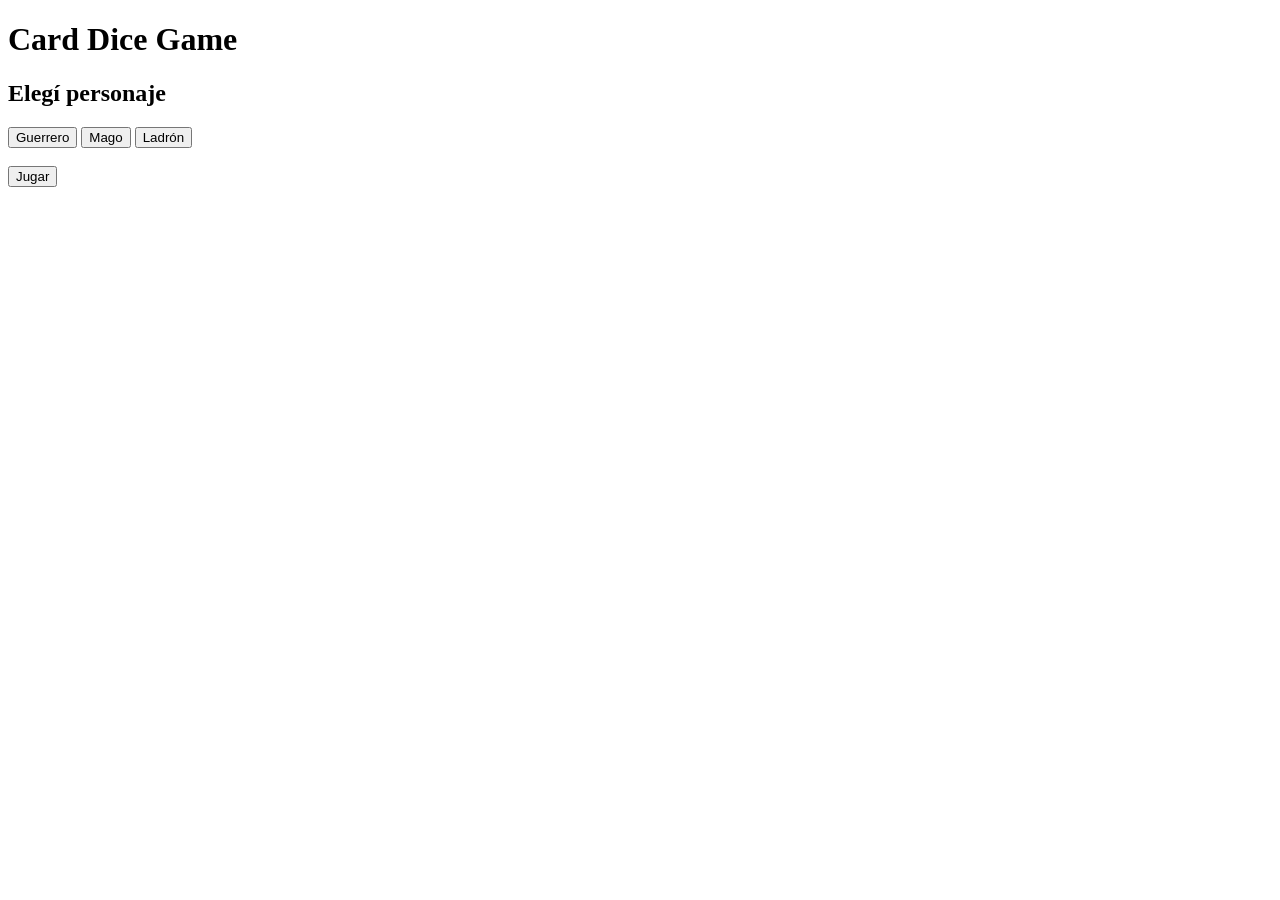
==== index.html @ 80b7fc41 "Index" ====
<!DOCTYPE html>
<html lang="es">
<head>
  <meta charset="UTF-8">
  <title>Menu</title>
  <link rel="stylesheet" href="style.css">
</head>
<body>

<h1>Card Dice Game</h1>

<h2>Elegí personaje</h2>

<button onclick="selectCharacter('guerrero')">Guerrero</button>
<button onclick="selectCharacter('mago')">Mago</button>
<button onclick="selectCharacter('ladron')">Ladrón</button>

<br><br>

<button onclick="startGame()">Jugar</button>

<script src="menu.js"></script>
</body>
</html>
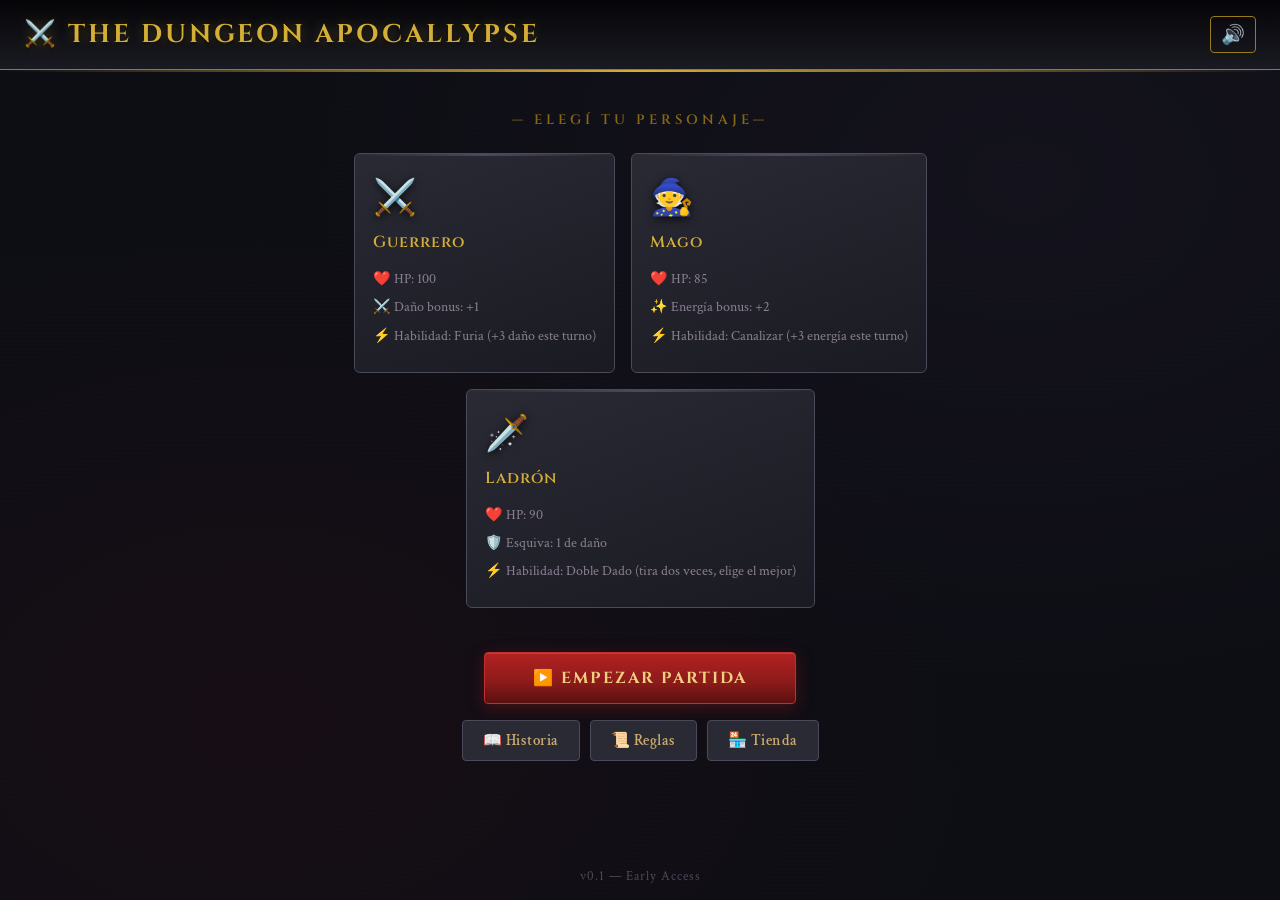
==== commit 9581ec01: "Add files via upload" ====
--- a/index.html
+++ b/index.html
@@ -2,23 +2,117 @@
 <html lang="es">
 <head>
   <meta charset="UTF-8">
-  <title>Menu</title>
-  <link rel="stylesheet" href="style.css">
+  <title>The Dungeon Apocallypse</title>
+  <link rel="stylesheet" href="css/style.css">
 </head>
 <body>
 
-<h1>Card Dice Game</h1>
+  <!-- HEADER -->
+  <div class="menu-header">
+    <h1 class="game-title">⚔️ The Dungeon Apocallypse</h1>
+    <button class="icon-btn" onclick="toggleMute()" id="mute-btn">🔊</button>
+  </div>
 
-<h2>Elegí personaje</h2>
+  <!-- SELECCIÓN DE PERSONAJE -->
+  <section class="hero-section">
+    <h2>Elegí tu personaje</h2>
+    <div class="hero-cards">
 
-<button onclick="selectCharacter('guerrero')">Guerrero</button>
-<button onclick="selectCharacter('mago')">Mago</button>
-<button onclick="selectCharacter('ladron')">Ladrón</button>
+      <div class="hero-card" id="hero-guerrero" onclick="selectCharacter('guerrero')">
+        <div class="hero-icon">⚔️</div>
+        <h3>Guerrero</h3>
+        <ul>
+          <li>❤️ HP: 100</li>
+          <li>⚔️ Daño bonus: +1</li>
+          <li>⚡ Habilidad: Furia (+3 daño este turno)</li>
+        </ul>
+      </div>
 
-<br><br>
+      <div class="hero-card" id="hero-mago" onclick="selectCharacter('mago')">
+        <div class="hero-icon">🧙</div>
+        <h3>Mago</h3>
+        <ul>
+          <li>❤️ HP: 85</li>
+          <li>✨ Energía bonus: +2</li>
+          <li>⚡ Habilidad: Canalizar (+3 energía este turno)</li>
+        </ul>
+      </div>
 
-<button onclick="startGame()">Jugar</button>
+      <div class="hero-card" id="hero-ladron" onclick="selectCharacter('ladron')">
+        <div class="hero-icon">🗡️</div>
+        <h3>Ladrón</h3>
+        <ul>
+          <li>❤️ HP: 90</li>
+          <li>🛡️ Esquiva: 1 de daño</li>
+          <li>⚡ Habilidad: Doble Dado (tira dos veces, elige el mejor)</li>
+        </ul>
+      </div>
 
-<script src="menu.js"></script>
+    </div>
+  </section>
+
+  <!-- BOTONES PRINCIPALES -->
+  <section class="menu-buttons">
+    <button class="start-btn" onclick="startGame()">▶️ Empezar Partida</button>
+    <div class="secondary-buttons">
+      <button class="menu-btn" onclick="openModal('modal-lore')">📖 Historia</button>
+      <button class="menu-btn" onclick="openModal('modal-rules')">📜 Reglas</button>
+      <button class="menu-btn" onclick="openModal('modal-shop')">🏪 Tienda</button>
+    </div>
+  </section>
+
+  <!-- VERSION -->
+  <footer class="menu-footer">v0.1 — Early Access</footer>
+
+  <!-- MODAL: HISTORIA -->
+  <div class="modal hidden" id="modal-lore">
+    <div class="modal-box">
+      <button class="modal-close" onclick="closeModal('modal-lore')">✕</button>
+      <h2>📖 Historia</h2>
+      <p>En un mundo donde los dioses juegan con dados y las cartas dictan el destino, un héroe solitario desafía las sombras que consumen las tierras del norte.</p>
+      <p>Cada batalla es un lanzamiento. Cada carta, una decisión. El camino hacia la redención está pavimentado con huesos de enemigos caídos.</p>
+      <p><em>¿Tenés el valor de enfrentarte al caos?</em></p>
+    </div>
+  </div>
+
+  <!-- MODAL: REGLAS -->
+  <div class="modal hidden" id="modal-rules">
+    <div class="modal-box">
+      <button class="modal-close" onclick="closeModal('modal-rules')">✕</button>
+      <h2>📜 Reglas</h2>
+      <ul>
+        <li>🎲 Tirá los dados al inicio de tu turno para ganar energía.</li>
+        <li>⚡ Usá tu habilidad especial una vez por turno.</li>
+        <li>🃏 Jugá cartas gastando energía para atacar o curarte.</li>
+        <li>🔚 Terminá el turno para que el enemigo ataque.</li>
+        <li>💀 Si tu HP llega a 0, perdés. Si el enemigo llega a 0, ganás.</li>
+      </ul>
+    </div>
+  </div>
+
+  <!-- MODAL: TIENDA -->
+  <div class="modal hidden" id="modal-shop">
+    <div class="modal-box">
+      <button class="modal-close" onclick="closeModal('modal-shop')">✕</button>
+      <h2>🏪 Tienda</h2>
+      <p class="shop-soon">La tienda está en construcción. Próximamente podrás comprar cartas, mejoras y cosméticos.</p>
+      <div class="shop-items">
+        <div class="shop-item locked">
+          <span>🗡️ Espada del Caos</span>
+          <span class="lock">🔒 Próximamente</span>
+        </div>
+        <div class="shop-item locked">
+          <span>🛡️ Escudo de Hierro</span>
+          <span class="lock">🔒 Próximamente</span>
+        </div>
+        <div class="shop-item locked">
+          <span>🧪 Poción Mayor</span>
+          <span class="lock">🔒 Próximamente</span>
+        </div>
+      </div>
+    </div>
+  </div>
+
+  <script src="js/menu.js"></script>
 </body>
-</html>+</html>
--- a/css/style.css
+++ b/css/style.css
@@ -0,0 +1,402 @@
+@import url('https://fonts.googleapis.com/css2?family=MedievalSharp&family=Cinzel:wght@400;600;700&family=Crimson+Text:ital,wght@0,400;0,600;1,400&display=swap');
+
+/* --------- VARIABLES --------- */
+:root {
+  --parchment: #c9a96e;
+  --parchment-dark: #8b6914;
+  --blood: #8b1a1a;
+  --blood-bright: #b22222;
+  --iron: #2a2a35;
+  --iron-light: #3a3a4a;
+  --iron-mid: #4a4a5a;
+  --gold: #d4af37;
+  --gold-dim: #9a7a1a;
+  --ember: #c0441a;
+  --smoke: #1a1a22;
+  --stone: #0d0d14;
+  --rune: #7a6ba0;
+  --rune-bright: #a090cc;
+
+  --border-ornate: 1px solid var(--gold-dim);
+  --shadow-deep: 0 4px 20px rgba(0,0,0,0.7), inset 0 1px 0 rgba(212,175,55,0.1);
+  --text-glow: 0 0 12px rgba(212,175,55,0.3);
+}
+
+/* --------- BASE --------- */
+* { box-sizing: border-box; }
+
+body {
+  margin: 0;
+  font-family: 'Crimson Text', Georgia, serif;
+  background-color: var(--stone);
+  background-image:
+    radial-gradient(ellipse at 20% 80%, rgba(139,26,26,0.08) 0%, transparent 50%),
+    radial-gradient(ellipse at 80% 20%, rgba(122,107,160,0.06) 0%, transparent 50%),
+    repeating-linear-gradient(
+      0deg,
+      transparent,
+      transparent 2px,
+      rgba(255,255,255,0.005) 2px,
+      rgba(255,255,255,0.005) 4px
+    );
+  color: var(--parchment);
+  min-height: 100vh;
+  display: flex;
+  flex-direction: column;
+  align-items: center;
+}
+
+/* --------- HEADER --------- */
+.menu-header {
+  width: 100%;
+  display: flex;
+  justify-content: space-between;
+  align-items: center;
+  padding: 16px 24px;
+  background: linear-gradient(180deg, #050508 0%, var(--smoke) 100%);
+  border-bottom: 1px solid var(--gold-dim);
+  position: relative;
+}
+
+.menu-header::after {
+  content: '';
+  position: absolute;
+  bottom: -3px;
+  left: 0;
+  right: 0;
+  height: 2px;
+  background: linear-gradient(90deg, transparent, var(--gold), transparent);
+}
+
+.game-title {
+  margin: 0;
+  font-family: 'Cinzel', serif;
+  font-size: 1.6rem;
+  font-weight: 700;
+  letter-spacing: 3px;
+  color: var(--gold);
+  text-shadow: var(--text-glow), 0 2px 4px rgba(0,0,0,0.8);
+  text-transform: uppercase;
+}
+
+.icon-btn {
+  background: none;
+  border: 1px solid var(--gold-dim);
+  border-radius: 4px;
+  font-size: 1.2rem;
+  cursor: pointer;
+  padding: 6px 10px;
+  color: var(--parchment);
+  transition: all 0.2s;
+}
+
+.icon-btn:hover {
+  background: rgba(212,175,55,0.1);
+  border-color: var(--gold);
+}
+
+/* --------- HEROES --------- */
+.hero-section {
+  text-align: center;
+  padding: 30px 20px 20px;
+  width: 100%;
+  max-width: 860px;
+}
+
+.hero-section h2 {
+  margin-bottom: 24px;
+  font-family: 'Cinzel', serif;
+  font-size: 0.85rem;
+  font-weight: 600;
+  color: var(--parchment-dark);
+  text-transform: uppercase;
+  letter-spacing: 4px;
+  position: relative;
+  display: inline-block;
+}
+
+.hero-section h2::before,
+.hero-section h2::after {
+  content: '— ';
+  color: var(--gold-dim);
+}
+
+.hero-cards {
+  display: flex;
+  gap: 16px;
+  justify-content: center;
+  flex-wrap: wrap;
+}
+
+.hero-card {
+  background: linear-gradient(160deg, var(--iron) 0%, var(--smoke) 100%);
+  border: 1px solid var(--iron-mid);
+  border-radius: 6px;
+  padding: 22px 18px;
+  min-width: 210px;
+  cursor: pointer;
+  transition: all 0.25s ease;
+  text-align: left;
+  position: relative;
+  overflow: hidden;
+}
+
+.hero-card::before {
+  content: '';
+  position: absolute;
+  top: 0; left: 0; right: 0;
+  height: 2px;
+  background: linear-gradient(90deg, transparent, var(--iron-mid), transparent);
+  transition: background 0.25s;
+}
+
+.hero-card:hover {
+  border-color: var(--gold-dim);
+  transform: translateY(-4px);
+  box-shadow: 0 8px 24px rgba(0,0,0,0.6), 0 0 20px rgba(139,26,26,0.15);
+}
+
+.hero-card:hover::before {
+  background: linear-gradient(90deg, transparent, var(--gold-dim), transparent);
+}
+
+.hero-card.selected {
+  border-color: var(--gold);
+  background: linear-gradient(160deg, #2a200a 0%, #180f00 100%);
+  box-shadow: 0 0 25px rgba(212,175,55,0.2), var(--shadow-deep);
+}
+
+.hero-card.selected::before {
+  background: linear-gradient(90deg, transparent, var(--gold), transparent);
+}
+
+.hero-icon {
+  font-size: 2.2rem;
+  margin-bottom: 10px;
+  filter: drop-shadow(0 2px 4px rgba(0,0,0,0.8));
+}
+
+.hero-card h3 {
+  margin: 0 0 12px 0;
+  font-family: 'Cinzel', serif;
+  font-size: 1rem;
+  font-weight: 600;
+  color: var(--gold);
+  letter-spacing: 1px;
+}
+
+.hero-card ul {
+  list-style: none;
+  padding: 0;
+  margin: 0;
+  font-size: 0.88rem;
+  color: #8a8090;
+  line-height: 2;
+}
+
+.hero-card.selected ul {
+  color: var(--parchment);
+}
+
+/* --------- BOTONES PRINCIPALES --------- */
+.menu-buttons {
+  display: flex;
+  flex-direction: column;
+  align-items: center;
+  gap: 16px;
+  padding: 24px 20px;
+}
+
+.start-btn {
+  background: linear-gradient(180deg, var(--blood-bright) 0%, var(--blood) 60%, #5a0f0f 100%);
+  color: #f0d080;
+  border: 1px solid #c03030;
+  border-radius: 4px;
+  padding: 14px 48px;
+  font-family: 'Cinzel', serif;
+  font-size: 1rem;
+  font-weight: 700;
+  letter-spacing: 2px;
+  cursor: pointer;
+  transition: all 0.2s;
+  text-transform: uppercase;
+  box-shadow: 0 4px 16px rgba(139,26,26,0.4), inset 0 1px 0 rgba(255,200,100,0.2);
+  position: relative;
+}
+
+.start-btn:hover {
+  background: linear-gradient(180deg, #c83030 0%, #9a1a1a 60%, #6a0f0f 100%);
+  box-shadow: 0 6px 24px rgba(180,30,30,0.5), inset 0 1px 0 rgba(255,200,100,0.3);
+  transform: translateY(-1px);
+}
+
+.start-btn:active {
+  transform: translateY(1px);
+  box-shadow: 0 2px 8px rgba(139,26,26,0.4);
+}
+
+.secondary-buttons {
+  display: flex;
+  gap: 10px;
+  flex-wrap: wrap;
+  justify-content: center;
+}
+
+.menu-btn {
+  background: var(--iron);
+  color: var(--parchment);
+  border: 1px solid var(--iron-mid);
+  border-radius: 4px;
+  padding: 10px 20px;
+  font-family: 'Crimson Text', serif;
+  font-size: 0.95rem;
+  font-weight: 600;
+  cursor: pointer;
+  transition: all 0.2s;
+  letter-spacing: 0.5px;
+}
+
+.menu-btn:hover {
+  background: var(--iron-light);
+  border-color: var(--gold-dim);
+  color: var(--gold);
+}
+
+/* --------- FOOTER --------- */
+.menu-footer {
+  margin-top: auto;
+  padding: 16px;
+  font-family: 'Crimson Text', serif;
+  font-size: 0.8rem;
+  color: var(--iron-mid);
+  letter-spacing: 1px;
+}
+
+/* --------- MODALES --------- */
+.modal {
+  position: fixed;
+  top: 0; left: 0;
+  width: 100%; height: 100%;
+  background: rgba(0,0,0,0.88);
+  display: flex;
+  justify-content: center;
+  align-items: center;
+  z-index: 100;
+  backdrop-filter: blur(2px);
+}
+
+.modal.hidden { display: none; }
+
+.modal-box {
+  background: linear-gradient(160deg, var(--iron) 0%, var(--smoke) 100%);
+  border: 1px solid var(--gold-dim);
+  border-radius: 6px;
+  padding: 32px;
+  max-width: 500px;
+  width: 90%;
+  position: relative;
+  line-height: 1.8;
+  box-shadow: 0 20px 60px rgba(0,0,0,0.8), 0 0 40px rgba(212,175,55,0.08);
+}
+
+.modal-box::before,
+.modal-box::after {
+  content: '';
+  position: absolute;
+  left: 0; right: 0;
+  height: 1px;
+}
+
+.modal-box::before {
+  top: 6px;
+  background: linear-gradient(90deg, transparent, rgba(212,175,55,0.2), transparent);
+}
+
+.modal-box::after {
+  bottom: 6px;
+  background: linear-gradient(90deg, transparent, rgba(212,175,55,0.2), transparent);
+}
+
+.modal-box h2 {
+  margin-top: 0;
+  font-family: 'Cinzel', serif;
+  font-size: 1.2rem;
+  font-weight: 600;
+  color: var(--gold);
+  letter-spacing: 2px;
+  text-transform: uppercase;
+  border-bottom: 1px solid var(--iron-mid);
+  padding-bottom: 12px;
+  margin-bottom: 20px;
+}
+
+.modal-box p {
+  color: #a09080;
+  font-size: 1rem;
+}
+
+.modal-box ul {
+  padding-left: 0;
+  list-style: none;
+}
+
+.modal-box ul li {
+  margin-bottom: 10px;
+  color: #b0a090;
+  padding-left: 8px;
+  border-left: 2px solid var(--gold-dim);
+}
+
+.modal-close {
+  position: absolute;
+  top: 14px; right: 14px;
+  background: var(--iron-light);
+  color: var(--parchment);
+  border: 1px solid var(--iron-mid);
+  border-radius: 4px;
+  padding: 4px 10px;
+  cursor: pointer;
+  font-size: 0.85rem;
+  transition: all 0.2s;
+}
+
+.modal-close:hover {
+  background: var(--blood);
+  border-color: var(--blood-bright);
+  color: #f0d080;
+}
+
+/* --------- TIENDA --------- */
+.shop-soon {
+  color: #7a6a60;
+  font-size: 0.95rem;
+  margin-bottom: 20px;
+  font-style: italic;
+}
+
+.shop-items {
+  display: flex;
+  flex-direction: column;
+  gap: 8px;
+}
+
+.shop-item {
+  display: flex;
+  justify-content: space-between;
+  align-items: center;
+  background: var(--stone);
+  border: 1px solid var(--iron-light);
+  padding: 12px 16px;
+  border-radius: 4px;
+  font-family: 'Crimson Text', serif;
+  font-size: 0.95rem;
+}
+
+.shop-item.locked {
+  opacity: 0.5;
+}
+
+.lock {
+  font-size: 0.8rem;
+  color: #5a4a40;
+}
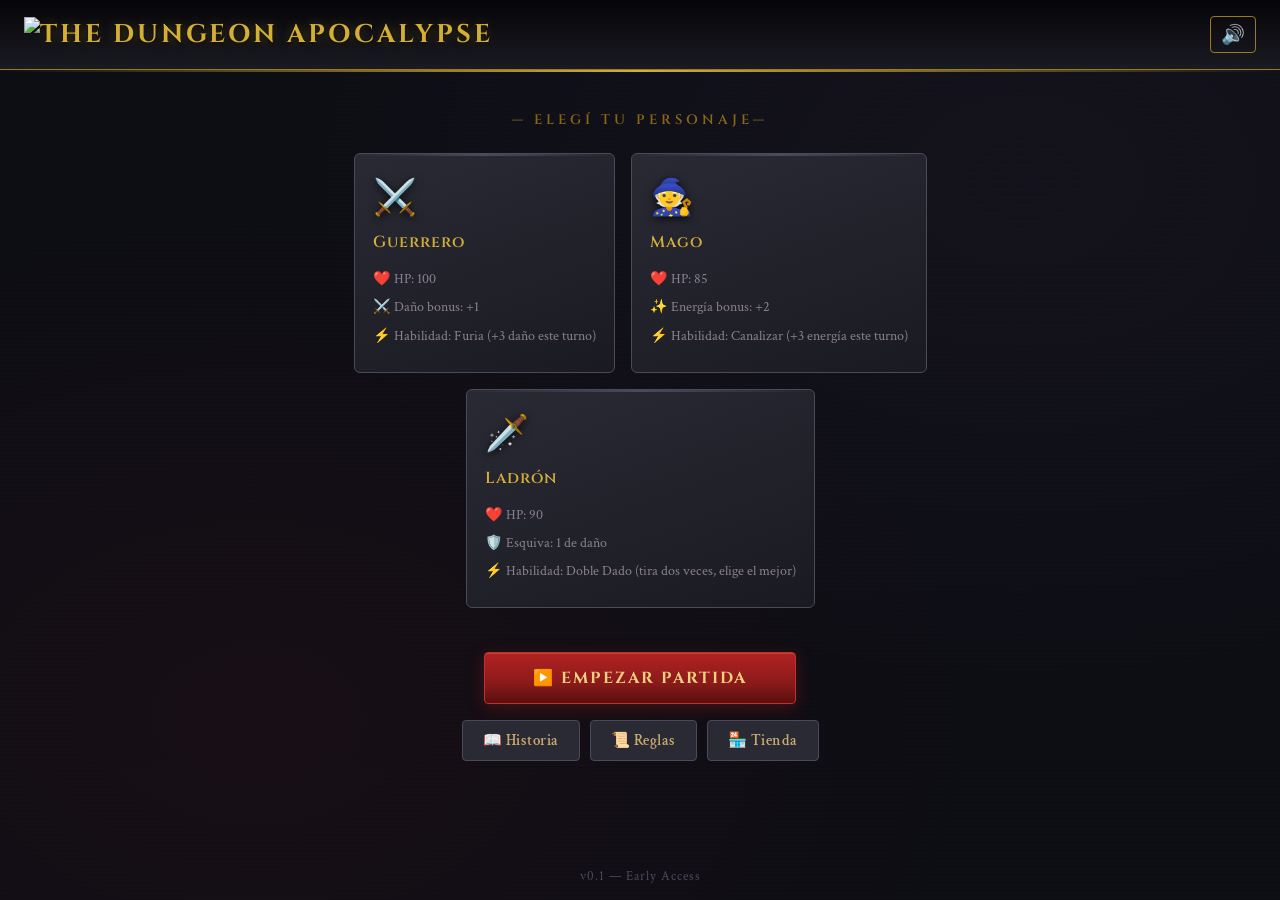
==== commit 5bd9816c: "Update index.html" ====
--- a/index.html
+++ b/index.html
@@ -9,7 +9,9 @@
 
   <!-- HEADER -->
   <div class="menu-header">
-    <h1 class="game-title">⚔️ The Dungeon Apocallypse</h1>
+     <h1 class="game-title">
+  <img src="logo.png" alt="The Dungeon Apocalypse">
+    </h1>
     <button class="icon-btn" onclick="toggleMute()" id="mute-btn">🔊</button>
   </div>
 
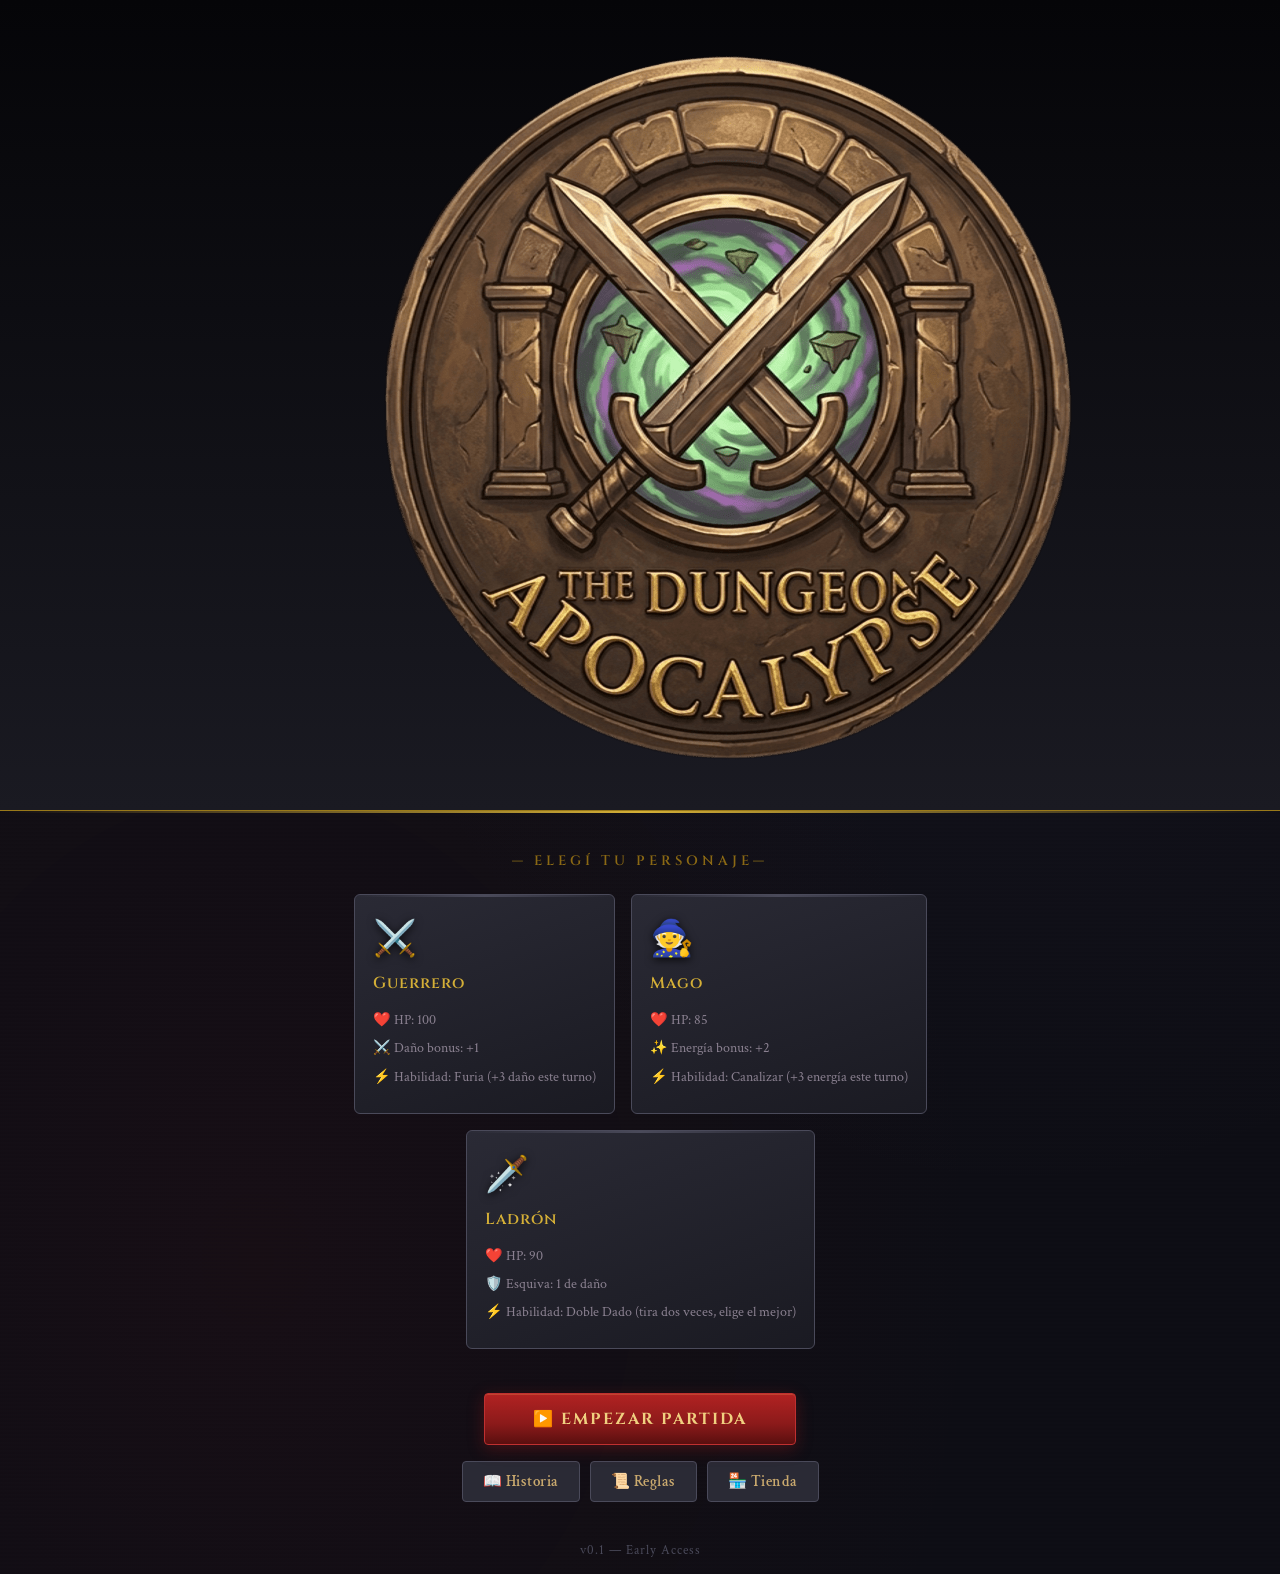
==== commit 7eef3d0a: "Update index.html" ====
--- a/index.html
+++ b/index.html
@@ -10,7 +10,7 @@
   <!-- HEADER -->
   <div class="menu-header">
      <h1 class="game-title">
-  <img src="logo.png" alt="The Dungeon Apocalypse">
+  <img src="Logo.png" alt="The Dungeon Apocalypse">
     </h1>
     <button class="icon-btn" onclick="toggleMute()" id="mute-btn">🔊</button>
   </div>
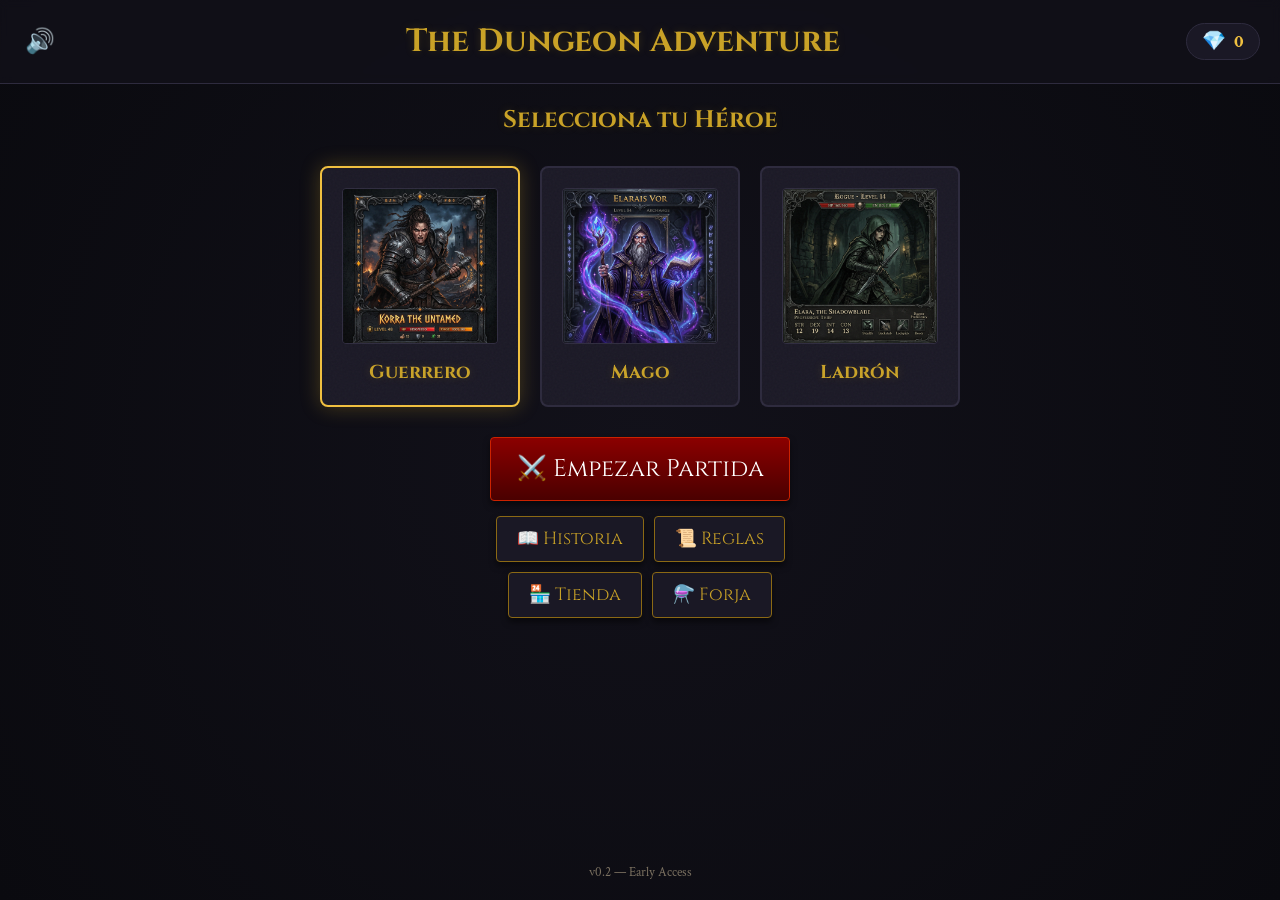
==== commit 2ef86214: "pITO" ====
--- a/index.html
+++ b/index.html
@@ -1,120 +1,142 @@
-<!DOCTYPE html>
-<html lang="es">
-<head>
-  <meta charset="UTF-8">
-  <title>The Dungeon Apocallypse</title>
-  <link rel="stylesheet" href="css/style.css">
-</head>
-<body>
-
-  <!-- HEADER -->
-  <div class="menu-header">
-     <h1 class="game-title">
-  <img src="Logo.png" alt="The Dungeon Apocalypse">
-    </h1>
-    <button class="icon-btn" onclick="toggleMute()" id="mute-btn">🔊</button>
-  </div>
-
-  <!-- SELECCIÓN DE PERSONAJE -->
-  <section class="hero-section">
-    <h2>Elegí tu personaje</h2>
-    <div class="hero-cards">
-
-      <div class="hero-card" id="hero-guerrero" onclick="selectCharacter('guerrero')">
-        <div class="hero-icon">⚔️</div>
-        <h3>Guerrero</h3>
-        <ul>
-          <li>❤️ HP: 100</li>
-          <li>⚔️ Daño bonus: +1</li>
-          <li>⚡ Habilidad: Furia (+3 daño este turno)</li>
-        </ul>
-      </div>
-
-      <div class="hero-card" id="hero-mago" onclick="selectCharacter('mago')">
-        <div class="hero-icon">🧙</div>
-        <h3>Mago</h3>
-        <ul>
-          <li>❤️ HP: 85</li>
-          <li>✨ Energía bonus: +2</li>
-          <li>⚡ Habilidad: Canalizar (+3 energía este turno)</li>
-        </ul>
-      </div>
-
-      <div class="hero-card" id="hero-ladron" onclick="selectCharacter('ladron')">
-        <div class="hero-icon">🗡️</div>
-        <h3>Ladrón</h3>
-        <ul>
-          <li>❤️ HP: 90</li>
-          <li>🛡️ Esquiva: 1 de daño</li>
-          <li>⚡ Habilidad: Doble Dado (tira dos veces, elige el mejor)</li>
-        </ul>
-      </div>
-
-    </div>
-  </section>
-
-  <!-- BOTONES PRINCIPALES -->
-  <section class="menu-buttons">
-    <button class="start-btn" onclick="startGame()">▶️ Empezar Partida</button>
-    <div class="secondary-buttons">
-      <button class="menu-btn" onclick="openModal('modal-lore')">📖 Historia</button>
-      <button class="menu-btn" onclick="openModal('modal-rules')">📜 Reglas</button>
-      <button class="menu-btn" onclick="openModal('modal-shop')">🏪 Tienda</button>
-    </div>
-  </section>
-
-  <!-- VERSION -->
-  <footer class="menu-footer">v0.1 — Early Access</footer>
-
-  <!-- MODAL: HISTORIA -->
-  <div class="modal hidden" id="modal-lore">
-    <div class="modal-box">
-      <button class="modal-close" onclick="closeModal('modal-lore')">✕</button>
-      <h2>📖 Historia</h2>
-      <p>En un mundo donde los dioses juegan con dados y las cartas dictan el destino, un héroe solitario desafía las sombras que consumen las tierras del norte.</p>
-      <p>Cada batalla es un lanzamiento. Cada carta, una decisión. El camino hacia la redención está pavimentado con huesos de enemigos caídos.</p>
-      <p><em>¿Tenés el valor de enfrentarte al caos?</em></p>
-    </div>
-  </div>
-
-  <!-- MODAL: REGLAS -->
-  <div class="modal hidden" id="modal-rules">
-    <div class="modal-box">
-      <button class="modal-close" onclick="closeModal('modal-rules')">✕</button>
-      <h2>📜 Reglas</h2>
-      <ul>
-        <li>🎲 Tirá los dados al inicio de tu turno para ganar energía.</li>
-        <li>⚡ Usá tu habilidad especial una vez por turno.</li>
-        <li>🃏 Jugá cartas gastando energía para atacar o curarte.</li>
-        <li>🔚 Terminá el turno para que el enemigo ataque.</li>
-        <li>💀 Si tu HP llega a 0, perdés. Si el enemigo llega a 0, ganás.</li>
-      </ul>
-    </div>
-  </div>
-
-  <!-- MODAL: TIENDA -->
-  <div class="modal hidden" id="modal-shop">
-    <div class="modal-box">
-      <button class="modal-close" onclick="closeModal('modal-shop')">✕</button>
-      <h2>🏪 Tienda</h2>
-      <p class="shop-soon">La tienda está en construcción. Próximamente podrás comprar cartas, mejoras y cosméticos.</p>
-      <div class="shop-items">
-        <div class="shop-item locked">
-          <span>🗡️ Espada del Caos</span>
-          <span class="lock">🔒 Próximamente</span>
-        </div>
-        <div class="shop-item locked">
-          <span>🛡️ Escudo de Hierro</span>
-          <span class="lock">🔒 Próximamente</span>
-        </div>
-        <div class="shop-item locked">
-          <span>🧪 Poción Mayor</span>
-          <span class="lock">🔒 Próximamente</span>
-        </div>
-      </div>
-    </div>
-  </div>
-
-  <script src="js/menu.js"></script>
-</body>
-</html>
+<!DOCTYPE html>
+<html lang="es">
+
+<head>
+    <meta charset="UTF-8">
+    <meta name="viewport" content="width=device-width, initial-scale=1.0">
+    <title>The Dungeon Adventure</title>
+    <link rel="manifest" href="manifest.json">
+    <link rel="stylesheet" href="style.css">
+    <meta name="theme-color" content="#0a0a0f">
+</head>
+
+<body>
+    <header>
+        <button id="btn-mute" class="btn-icon">🔊</button>
+        <h1 class="header-title">The Dungeon Adventure</h1>
+        <div class="currency-display">
+            <span>💎</span>
+            <span id="fragmentos-display">0</span>
+        </div>
+    </header>
+
+    <main class="menu-main fade-in">
+        <h2>Selecciona tu Héroe</h2>
+
+        <div class="hero-selection">
+            <div class="hero-card selected" data-hero="guerrero">
+                <img src="assets/warrior.png" alt="Guerrero" class="hero-image">
+                <h3>Guerrero</h3>
+            </div>
+
+            <div class="hero-card" data-hero="mago">
+                <img src="assets/wizard.png" alt="Mago" class="hero-image">
+                <h3>Mago</h3>
+            </div>
+
+            <div class="hero-card" data-hero="ladron">
+                <img src="assets/rogue.png" alt="Ladrón" class="hero-image">
+                <h3>Ladrón</h3>
+            </div>
+        </div>
+
+        <div class="main-actions">
+            <button id="btn-empezar" class="btn-start">⚔️ Empezar Partida</button>
+            <div class="secondary-actions">
+                <button id="btn-historia">📖 Historia</button>
+                <button id="btn-reglas">📜 Reglas</button>
+                <button id="btn-tienda">🏪 Tienda</button>
+                <button id="btn-forja">⚗️ Forja</button>
+            </div>
+        </div>
+    </main>
+
+    <footer>
+        v0.2 — Early Access
+    </footer>
+
+    <!-- Modals -->
+    <div id="modal-hero-info" class="modal-overlay">
+        <div class="modal-content hero-info-content">
+            <button class="close-modal">&times;</button>
+            <h2 id="hero-info-title">Nombre del Héroe</h2>
+            <img id="hero-info-image" src="" alt="Hero Image" class="hero-info-image">
+            <div class="hero-info-details">
+                <p id="hero-info-lore" style="font-style: italic; color: var(--texto-apagado); margin-bottom: 15px; text-align: center;"></p>
+                <div id="hero-info-stats" class="hero-stats-box">
+                    <!-- stats here -->
+                </div>
+            </div>
+            <button class="btn-confirm-hero" id="btn-confirm-hero" style="width: 100%;">Elegir Héroe</button>
+        </div>
+    </div>
+
+    <div id="modal-historia" class="modal-overlay">
+        <div class="modal-content">
+            <button class="close-modal">&times;</button>
+            <h2>La Mazmorra Oscura</h2>
+            <p>Has descendido a las profundidades de la mazmorra donde la luz del sol nunca llega. Monstruos y
+                abominaciones acechan en la oscuridad, resguardando Fragmentos de Alma de aventureros caídos.</p>
+            <p>Usa tus dados para canalizar energía y juega tus cartas sabiamente para sobrevivir. La muerte es solo
+                otro comienzo.</p>
+        </div>
+    </div>
+
+    <div id="modal-reglas" class="modal-overlay">
+        <div class="modal-content">
+            <button class="close-modal">&times;</button>
+            <h2>Reglas de Combate</h2>
+            <ul style="padding-left: 20px; line-height: 1.6;">
+                <li><strong>Turnos:</strong> El combate es por turnos. Tú atacas primero.</li>
+                <li><strong>Energía:</strong> Al inicio de tu turno, tiras un dado para obtener energía (⚡).</li>
+                <li><strong>Cartas:</strong> Usa energía para jugar cartas de tu mano. Cada carta tiene un costo y un
+                    efecto (ataque o curación).</li>
+                <li><strong>Habilidad:</strong> Cada héroe tiene una habilidad única que puede usar una vez por turno
+                    gratis.</li>
+                <li><strong>Enemigo:</strong> En su turno, el enemigo ataca con un daño aleatorio dentro de su rango.
+                </li>
+                <li><strong>Victoria:</strong> Reduce la salud del enemigo a 0 para ganar Fragmentos y Materiales.</li>
+            </ul>
+        </div>
+    </div>
+
+    <div id="modal-tienda" class="modal-overlay">
+        <div class="modal-content">
+            <button class="close-modal">&times;</button>
+            <h2>Tienda del Mercader</h2>
+            <p style="text-align: center; color: var(--texto-apagado);">"Fragmentos por favores, aventurero."</p>
+
+            <h3>Power-ups (Consumibles)</h3>
+            <div id="tienda-powerups"></div>
+
+            <h3 style="margin-top: 15px;">Cosméticos</h3>
+            <div id="tienda-cosmeticos"></div>
+
+            <h3 style="margin-top: 15px;">Tesoros Reales</h3>
+            <div id="tienda-real"></div>
+        </div>
+    </div>
+
+    <div id="modal-forja" class="modal-overlay">
+        <div class="modal-content">
+            <button class="close-modal">&times;</button>
+            <h2>Forja Oscura</h2>
+            <div style="display: flex; justify-content: space-between; font-size: 0.9rem; margin-bottom: 10px; flex-wrap: wrap;"
+                id="inventario-materiales">
+                <!-- Materiales aquí -->
+            </div>
+            <p style="color: var(--texto-apagado); font-size: 0.9rem; text-align: center;">Mejora tus atributos base
+                para futuras expediciones.</p>
+            <div id="lista-mejoras"></div>
+        </div>
+    </div>
+
+    <script type="module" src="menu.js"></script>
+    <script>
+        if ('serviceWorker' in navigator) {
+            navigator.serviceWorker.register('/service-worker.js');
+        }
+    </script>
+</body>
+
+</html>
--- a/style.css
+++ b/style.css
@@ -0,0 +1,388 @@
+@import url('https://fonts.googleapis.com/css2?family=Cinzel:wght@400;700&family=Courier+Prime:wght@400;700&family=Crimson+Text:ital,wght@0,400;0,600;1,400&display=swap');
+
+:root {
+    --fondo-profundo: #0a0a0f;
+    --fondo-piedra: #12111a;
+    --fondo-card: #1a1825;
+    --fondo-hover: #252333;
+    --borde-sutil: #2e2b3e;
+    --borde-dorado: #8b6914;
+    --dorado: #c9a227;
+    --dorado-brillante: #f0c040;
+    --rojo-sangre: #8b0000;
+    --rojo-vivo: #cc2200;
+    --verde-veneno: #2d5a1b;
+    --verde-vida: #3a7d2c;
+    --violeta-magia: #4a1570;
+    --violeta-vivo: #7b2fc9;
+    --texto-pergamino: #d4c5a9;
+    --texto-apagado: #7a7060;
+    --fuego: #c45e00;
+
+    --font-header: 'Cinzel', serif;
+    --font-text: 'Crimson Text', serif;
+    --font-mono: 'Courier Prime', monospace;
+}
+
+* {
+    box-sizing: border-box;
+    margin: 0;
+    padding: 0;
+    user-select: none;
+}
+
+body {
+    background-color: var(--fondo-profundo);
+    background-image: radial-gradient(circle at center, var(--fondo-piedra) 0%, var(--fondo-profundo) 100%),
+                      url("data:image/svg+xml,%3Csvg viewBox='0 0 200 200' xmlns='http://www.w3.org/2000/svg'%3E%3Cfilter id='noiseFilter'%3E%3CfeTurbulence type='fractalNoise' baseFrequency='0.65' numOctaves='3' stitchTiles='stitch'/%3E%3C/filter%3E%3Crect width='100%25' height='100%25' filter='url(%23noiseFilter)' opacity='0.05'/%3E%3C/svg%3E");
+    color: var(--texto-pergamino);
+    font-family: var(--font-text);
+    min-height: 100vh;
+    display: flex;
+    flex-direction: column;
+    align-items: center;
+    overflow-x: hidden;
+}
+
+h1, h2, h3 {
+    font-family: var(--font-header);
+    color: var(--dorado);
+    text-shadow: 0 0 10px rgba(201, 162, 39, 0.2);
+}
+
+.mono {
+    font-family: var(--font-mono);
+}
+
+button {
+    font-family: var(--font-header);
+    cursor: pointer;
+    background: var(--fondo-card);
+    color: var(--dorado);
+    border: 1px solid var(--borde-dorado);
+    padding: 10px 20px;
+    font-size: 1.1rem;
+    border-radius: 4px;
+    transition: all 0.3s ease;
+    box-shadow: 0 4px 6px rgba(0, 0, 0, 0.5);
+    position: relative;
+    overflow: hidden;
+}
+
+button:hover:not(:disabled) {
+    background: var(--fondo-hover);
+    color: var(--dorado-brillante);
+    border-color: var(--dorado-brillante);
+    box-shadow: 0 0 15px rgba(201, 162, 39, 0.4);
+    transform: translateY(-2px);
+}
+
+button:active:not(:disabled) {
+    transform: translateY(0);
+}
+
+button:disabled {
+    opacity: 0.5;
+    cursor: not-allowed;
+    border-color: var(--borde-sutil);
+    color: var(--texto-apagado);
+}
+
+/* Header UI */
+header {
+    width: 100%;
+    padding: 20px;
+    display: flex;
+    justify-content: space-between;
+    align-items: center;
+    border-bottom: 1px solid var(--borde-sutil);
+    background: rgba(18, 17, 26, 0.8);
+    backdrop-filter: blur(5px);
+}
+
+.header-title {
+    font-size: 2rem;
+    text-align: center;
+    flex-grow: 1;
+}
+
+.currency-display {
+    display: flex;
+    align-items: center;
+    gap: 8px;
+    font-size: 1.2rem;
+    font-weight: bold;
+    color: var(--dorado-brillante);
+    background: var(--fondo-card);
+    padding: 5px 15px;
+    border-radius: 20px;
+    border: 1px solid var(--borde-sutil);
+}
+
+.btn-icon {
+    background: transparent;
+    border: none;
+    font-size: 1.5rem;
+    box-shadow: none;
+    padding: 5px;
+}
+.btn-icon:hover {
+    background: rgba(255, 255, 255, 0.1);
+    box-shadow: none;
+}
+
+/* Modals */
+.modal-overlay {
+    position: fixed;
+    top: 0; left: 0; width: 100%; height: 100%;
+    background: rgba(0, 0, 0, 0.8);
+    display: flex;
+    justify-content: center;
+    align-items: center;
+    z-index: 1000;
+    opacity: 0;
+    pointer-events: none;
+    transition: opacity 0.3s ease;
+}
+
+.modal-overlay.active {
+    opacity: 1;
+    pointer-events: auto;
+}
+
+.modal-content {
+    background: var(--fondo-piedra);
+    border: 2px solid var(--borde-dorado);
+    width: 90%;
+    max-width: 500px;
+    max-height: 80vh;
+    padding: 20px;
+    border-radius: 8px;
+    box-shadow: 0 0 30px rgba(0, 0, 0, 0.8), inset 0 0 20px rgba(0, 0, 0, 0.5);
+    display: flex;
+    flex-direction: column;
+    gap: 15px;
+    overflow-y: auto;
+    position: relative;
+}
+
+.modal-content h2 {
+    text-align: center;
+    border-bottom: 1px solid var(--borde-sutil);
+    padding-bottom: 10px;
+}
+
+.close-modal {
+    position: absolute;
+    top: 10px;
+    right: 15px;
+    background: none;
+    border: none;
+    font-size: 1.5rem;
+    color: var(--texto-apagado);
+    box-shadow: none;
+    padding: 0;
+}
+.close-modal:hover {
+    background: none;
+    color: var(--rojo-vivo);
+    box-shadow: none;
+    transform: none;
+}
+
+/* Store & Forge Items */
+.store-item, .forge-item {
+    display: flex;
+    justify-content: space-between;
+    align-items: center;
+    padding: 15px;
+    background: var(--fondo-card);
+    border: 1px solid var(--borde-sutil);
+    border-radius: 6px;
+    margin-bottom: 10px;
+}
+
+.item-info h4 {
+    color: var(--dorado);
+    margin-bottom: 5px;
+}
+
+.item-info p {
+    font-size: 0.9rem;
+    color: var(--texto-apagado);
+}
+
+.item-cost {
+    display: flex;
+    align-items: center;
+    gap: 5px;
+    font-weight: bold;
+}
+
+.materials-cost span {
+    display: flex;
+    align-items: center;
+    gap: 3px;
+    font-size: 0.85rem;
+    background: rgba(0,0,0,0.3);
+    padding: 2px 6px;
+    border-radius: 4px;
+    margin-right: 5px;
+}
+
+/* Menu Specifics */
+main.menu-main {
+    flex-grow: 1;
+    display: flex;
+    flex-direction: column;
+    align-items: center;
+    padding: 20px;
+    width: 100%;
+    max-width: 800px;
+    gap: 30px;
+}
+
+.hero-selection {
+    display: flex;
+    gap: 20px;
+    width: 100%;
+    justify-content: center;
+    flex-wrap: wrap;
+}
+
+.hero-card {
+    background: var(--fondo-card);
+    border: 2px solid var(--borde-sutil);
+    border-radius: 8px;
+    padding: 20px;
+    width: 200px;
+    text-align: center;
+    cursor: pointer;
+    transition: all 0.3s;
+    position: relative;
+}
+
+.hero-card::before {
+    content: '';
+    position: absolute;
+    top: 0; left: 0; right: 0; bottom: 0;
+    background: url("data:image/svg+xml,%3Csvg viewBox='0 0 100 100' xmlns='http://www.w3.org/2000/svg'%3E%3Cfilter id='noise'%3E%3CfeTurbulence type='fractalNoise' baseFrequency='1' numOctaves='2' stitchTiles='stitch'/%3E%3C/filter%3E%3Crect width='100%25' height='100%25' filter='url(%23noise)' opacity='0.08'/%3E%3C/svg%3E");
+    opacity: 0.5;
+    pointer-events: none;
+}
+
+.hero-card:hover {
+    border-color: var(--borde-dorado);
+    transform: translateY(-5px);
+    box-shadow: 0 10px 20px rgba(0,0,0,0.5);
+}
+
+.hero-card.selected {
+    border-color: var(--dorado-brillante);
+    box-shadow: 0 0 20px rgba(201, 162, 39, 0.3);
+}
+
+.hero-image {
+    width: 100%;
+    aspect-ratio: 1 / 1;
+    object-fit: cover;
+    border-radius: 4px;
+    margin-bottom: 10px;
+    border: 1px solid var(--borde-sutil);
+}
+
+.hero-info-content {
+    align-items: center;
+}
+
+.hero-info-image {
+    width: 150px;
+    height: 150px;
+    object-fit: cover;
+    border-radius: 50%;
+    border: 2px solid var(--borde-dorado);
+    margin: 10px 0;
+    box-shadow: 0 0 15px rgba(201, 162, 39, 0.3);
+}
+
+.hero-stats-box {
+    background: rgba(0,0,0,0.4);
+    padding: 15px;
+    border-radius: 6px;
+    border: 1px solid var(--borde-sutil);
+    text-align: left;
+    width: 100%;
+    margin-bottom: 15px;
+}
+
+.hero-stats-box p {
+    margin: 5px 0;
+    font-size: 1rem;
+    color: var(--texto-pergamino);
+}
+
+.main-actions {
+    display: flex;
+    flex-direction: column;
+    gap: 15px;
+    width: 100%;
+    max-width: 300px;
+}
+
+.btn-start {
+    font-size: 1.5rem;
+    padding: 15px;
+    background: linear-gradient(180deg, var(--rojo-sangre) 0%, #4a0000 100%);
+    border-color: var(--rojo-vivo);
+    color: white;
+}
+
+.btn-start:hover {
+    background: linear-gradient(180deg, var(--rojo-vivo) 0%, var(--rojo-sangre) 100%);
+    border-color: #ff4400;
+    box-shadow: 0 0 20px rgba(204, 34, 0, 0.6);
+}
+
+.secondary-actions {
+    display: flex;
+    gap: 10px;
+    justify-content: center;
+    flex-wrap: wrap;
+}
+
+footer {
+    padding: 20px;
+    color: var(--texto-apagado);
+    font-size: 0.8rem;
+    text-align: center;
+}
+
+/* Animations */
+@keyframes fadeIn {
+    from { opacity: 0; }
+    to { opacity: 1; }
+}
+
+.fade-in {
+    animation: fadeIn 0.5s ease-in-out;
+}
+
+/* Mobile Adjustments */
+@media (max-width: 600px) {
+    .hero-selection {
+        flex-direction: column;
+        align-items: center;
+    }
+    .hero-card {
+        width: 100%;
+        max-width: 250px;
+    }
+    header {
+        flex-wrap: wrap;
+        gap: 10px;
+    }
+    .header-title {
+        order: -1;
+        width: 100%;
+    }
+}
